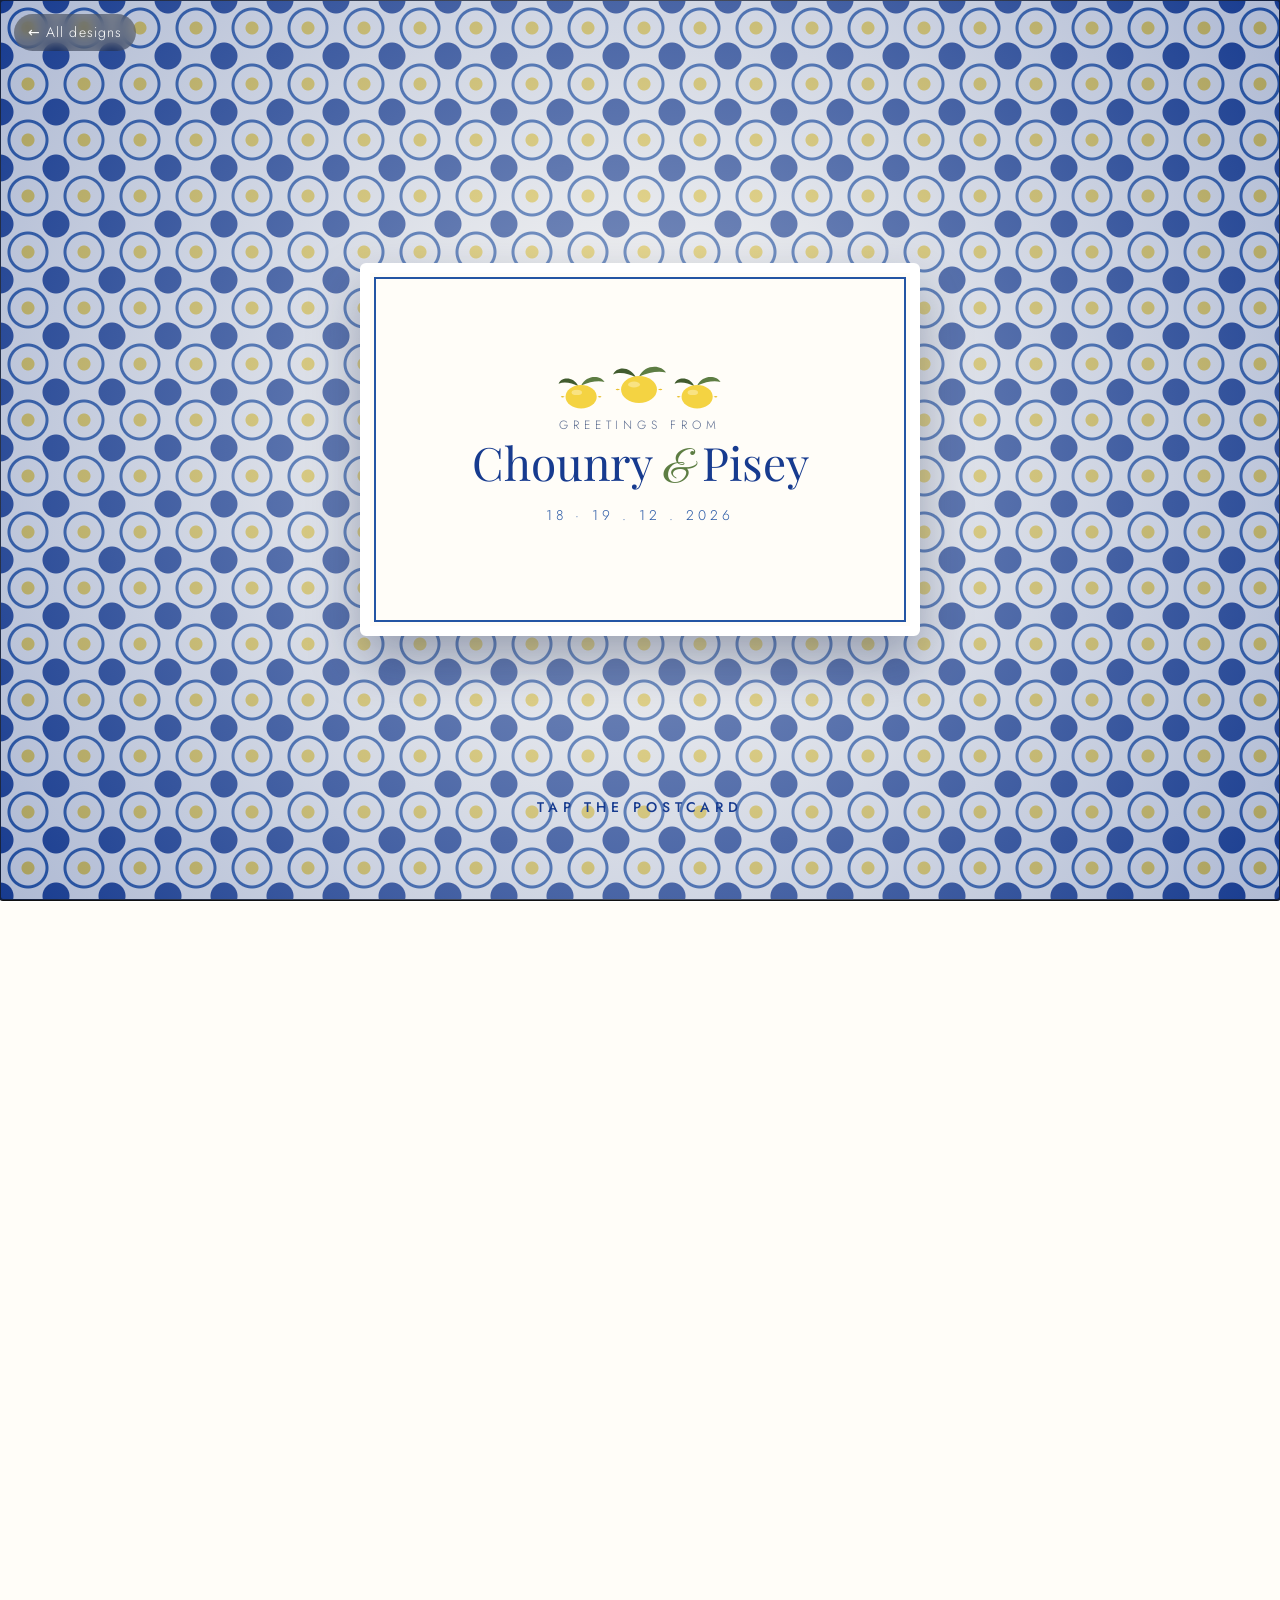
==== amalfi.html @ d878cb54 "chore: added more templates" ====
<!DOCTYPE html>
<html lang="en">
<head>
<meta charset="UTF-8" />
<meta name="viewport" content="width=device-width, initial-scale=1.0" />
<title>Chounry &amp; Pisey — Amalfi Lemons</title>
<meta name="description" content="The wedding of Oun Chounry &amp; Sorm Pisey — 18–19 December 2026." />
<link rel="preconnect" href="https://fonts.googleapis.com">
<link rel="preconnect" href="https://fonts.gstatic.com" crossorigin>
<link href="https://fonts.googleapis.com/css2?family=Playfair+Display:ital,wght@0,500;0,600;1,500&family=Jost:wght@300;400;500&family=Great+Vibes&display=swap" rel="stylesheet">
<link rel="stylesheet" href="assets/css/themes-base.css" />
<link rel="stylesheet" href="assets/css/amalfi.css" />
</head>
<body class="t-amalfi" data-open-ms="2300">

<a class="hub-link" href="index.html">&larr; All designs</a>

<!-- ============ INTRO ============ -->
<div class="intro" aria-label="Open the wedding invitation">
  <div class="postcard" aria-hidden="true">
    <div class="pc-face pc-front">
      <div class="pc-lemons"><svg class="lemon" viewBox="0 0 120 90" aria-hidden="true"><path d="M58 30 C70 4 104 6 112 22 C96 18 78 22 58 30Z" fill="#5d7d43"/><path d="M52 32 C40 8 12 10 6 26 C20 20 36 24 52 32Z" fill="#415b2e"/><ellipse cx="58" cy="56" rx="36" ry="27" fill="#f4d342"/><path d="M20 56 q-6 -3 -9 0 q3 3 9 0Z M96 56 q6 -3 9 0 q-3 3 -9 0Z" fill="#e8bf2c"/><ellipse cx="48" cy="46" rx="12" ry="6" fill="#fbeaa0" opacity=".7"/></svg><svg class="lemon" viewBox="0 0 120 90" aria-hidden="true"><path d="M58 30 C70 4 104 6 112 22 C96 18 78 22 58 30Z" fill="#5d7d43"/><path d="M52 32 C40 8 12 10 6 26 C20 20 36 24 52 32Z" fill="#415b2e"/><ellipse cx="58" cy="56" rx="36" ry="27" fill="#f4d342"/><path d="M20 56 q-6 -3 -9 0 q3 3 9 0Z M96 56 q6 -3 9 0 q-3 3 -9 0Z" fill="#e8bf2c"/><ellipse cx="48" cy="46" rx="12" ry="6" fill="#fbeaa0" opacity=".7"/></svg><svg class="lemon" viewBox="0 0 120 90" aria-hidden="true"><path d="M58 30 C70 4 104 6 112 22 C96 18 78 22 58 30Z" fill="#5d7d43"/><path d="M52 32 C40 8 12 10 6 26 C20 20 36 24 52 32Z" fill="#415b2e"/><ellipse cx="58" cy="56" rx="36" ry="27" fill="#f4d342"/><path d="M20 56 q-6 -3 -9 0 q3 3 9 0Z M96 56 q6 -3 9 0 q-3 3 -9 0Z" fill="#e8bf2c"/><ellipse cx="48" cy="46" rx="12" ry="6" fill="#fbeaa0" opacity=".7"/></svg></div>
      <p class="pc-kick">Greetings from</p>
      <p class="pc-names">Chounry <span class="script">&amp;</span> Pisey</p>
      <p class="pc-date">18 &middot; 19 . 12 . 2026</p>
    </div>
    <div class="pc-face pc-back">
      <div class="pc-msg">
        <p class="script">Dear friend,</p>
        <p>We're getting married, and we'd love you to be there.</p>
        <p class="script">With love, C &amp; P</p>
      </div>
      <div class="pc-addr">
        <div class="stamp"><svg class="lemon" viewBox="0 0 120 90" aria-hidden="true"><path d="M58 30 C70 4 104 6 112 22 C96 18 78 22 58 30Z" fill="#5d7d43"/><path d="M52 32 C40 8 12 10 6 26 C20 20 36 24 52 32Z" fill="#415b2e"/><ellipse cx="58" cy="56" rx="36" ry="27" fill="#f4d342"/><path d="M20 56 q-6 -3 -9 0 q3 3 9 0Z M96 56 q6 -3 9 0 q-3 3 -9 0Z" fill="#e8bf2c"/><ellipse cx="48" cy="46" rx="12" ry="6" fill="#fbeaa0" opacity=".7"/></svg><span>2026</span></div>
        <i></i><i></i><i></i>
      </div>
    </div>
  </div>
  <p class="intro-hint">Tap the postcard</p>
</div>

<!-- ============ CONTENT ============ -->
<main class="content">

  <!-- Hero -->
  <section class="sec hero">
    <div class="wrap">
      <div class="hero-lemons rv" aria-hidden="true"><svg class="lemon" viewBox="0 0 120 90" aria-hidden="true"><path d="M58 30 C70 4 104 6 112 22 C96 18 78 22 58 30Z" fill="#5d7d43"/><path d="M52 32 C40 8 12 10 6 26 C20 20 36 24 52 32Z" fill="#415b2e"/><ellipse cx="58" cy="56" rx="36" ry="27" fill="#f4d342"/><path d="M20 56 q-6 -3 -9 0 q3 3 9 0Z M96 56 q6 -3 9 0 q-3 3 -9 0Z" fill="#e8bf2c"/><ellipse cx="48" cy="46" rx="12" ry="6" fill="#fbeaa0" opacity=".7"/></svg><svg class="lemon" viewBox="0 0 120 90" aria-hidden="true"><path d="M58 30 C70 4 104 6 112 22 C96 18 78 22 58 30Z" fill="#5d7d43"/><path d="M52 32 C40 8 12 10 6 26 C20 20 36 24 52 32Z" fill="#415b2e"/><ellipse cx="58" cy="56" rx="36" ry="27" fill="#f4d342"/><path d="M20 56 q-6 -3 -9 0 q3 3 9 0Z M96 56 q6 -3 9 0 q-3 3 -9 0Z" fill="#e8bf2c"/><ellipse cx="48" cy="46" rx="12" ry="6" fill="#fbeaa0" opacity=".7"/></svg></div>
      <p class="eyebrow rv">Join us for a sunny celebration</p>
      <h1 class="names rv d1">Oun Chounry <span class="amp">&amp;</span> Sorm Pisey</h1>
      <p class="date rv d2">18 &middot; 19 December 2026</p>
      <p class="place rv d2">Siem Reap, Cambodia</p>
    </div>
  </section>

  <div class="tile-band" aria-hidden="true"></div>

  <!-- Countdown -->
  <section class="sec s-count">
    <div class="wrap center">
      <span class="eyebrow rv">Save the Date</span>
      <h2 class="title rv">Counting the days</h2>
      <div class="divider rv"><svg class="lemon" viewBox="0 0 120 90" aria-hidden="true"><path d="M58 30 C70 4 104 6 112 22 C96 18 78 22 58 30Z" fill="#5d7d43"/><path d="M52 32 C40 8 12 10 6 26 C20 20 36 24 52 32Z" fill="#415b2e"/><ellipse cx="58" cy="56" rx="36" ry="27" fill="#f4d342"/><path d="M20 56 q-6 -3 -9 0 q3 3 9 0Z M96 56 q6 -3 9 0 q-3 3 -9 0Z" fill="#e8bf2c"/><ellipse cx="48" cy="46" rx="12" ry="6" fill="#fbeaa0" opacity=".7"/></svg></div>
      <div class="countdown rv d1">
        <div class="unit"><span class="num" data-cd="days">0</span><span class="lbl">Days</span></div>
        <div class="unit"><span class="num" data-cd="hours">00</span><span class="lbl">Hours</span></div>
        <div class="unit"><span class="num" data-cd="minutes">00</span><span class="lbl">Minutes</span></div>
        <div class="unit"><span class="num" data-cd="seconds">00</span><span class="lbl">Seconds</span></div>
      </div>
    </div>
  </section>

  <!-- Program (placeholder times: replace with the real schedule) -->
  <section class="sec s-program">
    <div class="wrap center">
      <span class="eyebrow rv">Two days of celebration</span>
      <h2 class="title rv">Wedding Program</h2>
      <div class="divider rv"><svg class="lemon" viewBox="0 0 120 90" aria-hidden="true"><path d="M58 30 C70 4 104 6 112 22 C96 18 78 22 58 30Z" fill="#5d7d43"/><path d="M52 32 C40 8 12 10 6 26 C20 20 36 24 52 32Z" fill="#415b2e"/><ellipse cx="58" cy="56" rx="36" ry="27" fill="#f4d342"/><path d="M20 56 q-6 -3 -9 0 q3 3 9 0Z M96 56 q6 -3 9 0 q-3 3 -9 0Z" fill="#e8bf2c"/><ellipse cx="48" cy="46" rx="12" ry="6" fill="#fbeaa0" opacity=".7"/></svg></div>
      <div class="timeline">
        <div class="tl-item rv">
          <p class="tl-day">Fri 18 Dec</p>
          <p class="tl-time">7:00 AM</p>
          <p class="tl-name">Monks' Blessing</p>
          <p class="tl-desc">Morning prayers and blessings for the couple.</p>
        </div>
        <div class="tl-item rv">
          <p class="tl-day">Fri 18 Dec</p>
          <p class="tl-time">9:00 AM</p>
          <p class="tl-name">Hai Goan Sla</p>
          <p class="tl-desc">The groom's procession arrives with gifts for the bride's family.</p>
        </div>
        <div class="tl-item rv">
          <p class="tl-day">Fri 18 Dec</p>
          <p class="tl-time">3:00 PM</p>
          <p class="tl-name">Gaat Sah</p>
          <p class="tl-desc">The hair-cutting ceremony, a fresh start together.</p>
        </div>
        <div class="tl-item rv">
          <p class="tl-day">Sat 19 Dec</p>
          <p class="tl-time">7:00 AM</p>
          <p class="tl-name">Bongvil Popil</p>
          <p class="tl-desc">Candles are passed around the couple seven times for luck.</p>
        </div>
        <div class="tl-item rv">
          <p class="tl-day">Sat 19 Dec</p>
          <p class="tl-time">9:00 AM</p>
          <p class="tl-name">Sompeah Ponlea</p>
          <p class="tl-desc">Knot-tying: family and guests bless the couple with red threads.</p>
        </div>
        <div class="tl-item rv">
          <p class="tl-day">Sat 19 Dec</p>
          <p class="tl-time">5:00 PM</p>
          <p class="tl-name">Wedding Reception</p>
          <p class="tl-desc">Dinner, music and dancing. Come celebrate with us!</p>
        </div>
      </div>
    </div>
  </section>

  <div class="tile-band" aria-hidden="true"></div>

  <!-- Gallery -->
  <section class="sec s-gallery">
    <div class="wrap center">
      <span class="eyebrow rv">Memories</span>
      <h2 class="title rv">Our Moments</h2>
      <div class="divider rv"><svg class="lemon" viewBox="0 0 120 90" aria-hidden="true"><path d="M58 30 C70 4 104 6 112 22 C96 18 78 22 58 30Z" fill="#5d7d43"/><path d="M52 32 C40 8 12 10 6 26 C20 20 36 24 52 32Z" fill="#415b2e"/><ellipse cx="58" cy="56" rx="36" ry="27" fill="#f4d342"/><path d="M20 56 q-6 -3 -9 0 q3 3 9 0Z M96 56 q6 -3 9 0 q-3 3 -9 0Z" fill="#e8bf2c"/><ellipse cx="48" cy="46" rx="12" ry="6" fill="#fbeaa0" opacity=".7"/></svg></div>
      <div class="gallery">
        <figure class="rv d1"><img src="assets/photos/photo-1.svg" alt="The proposal"></figure>
        <figure class="rv d2"><img src="assets/photos/photo-2.svg" alt="In full bloom"></figure>
        <figure class="rv d3"><img src="assets/photos/photo-3.svg" alt="A toast to us"></figure>
        <figure class="rv d1"><img src="assets/photos/photo-4.svg" alt="Lovebirds"></figure>
        <figure class="rv d2"><img src="assets/photos/photo-5.svg" alt="Forever and always"></figure>
        <figure class="rv d3"><img src="assets/photos/photo-6.svg" alt="The happy couple"></figure>
      </div>
    </div>
  </section>

  <!-- Venue -->
  <section class="sec s-venue">
    <div class="wrap center">
      <span class="eyebrow rv">Where</span>
      <h2 class="title rv">The Venue</h2>
      <div class="divider rv"><svg class="lemon" viewBox="0 0 120 90" aria-hidden="true"><path d="M58 30 C70 4 104 6 112 22 C96 18 78 22 58 30Z" fill="#5d7d43"/><path d="M52 32 C40 8 12 10 6 26 C20 20 36 24 52 32Z" fill="#415b2e"/><ellipse cx="58" cy="56" rx="36" ry="27" fill="#f4d342"/><path d="M20 56 q-6 -3 -9 0 q3 3 9 0Z M96 56 q6 -3 9 0 q-3 3 -9 0Z" fill="#e8bf2c"/><ellipse cx="48" cy="46" rx="12" ry="6" fill="#fbeaa0" opacity=".7"/></svg></div>
      <div class="venue-card rv d1">
        <h3>Angkor Wat</h3>
        <p class="addr">Siem Reap, Cambodia &middot; placeholder address</p>
        <div class="map">
          <iframe src="https://www.google.com/maps?q=Angkor+Wat,+Siem+Reap,+Cambodia&output=embed" loading="lazy" referrerpolicy="no-referrer-when-downgrade" title="Wedding venue map"></iframe>
        </div>
        <a class="btn" href="https://www.google.com/maps?q=Angkor+Wat,+Siem+Reap,+Cambodia" target="_blank" rel="noopener">Get Directions</a>
      </div>
    </div>
  </section>

  <div class="tile-band" aria-hidden="true"></div>

  <!-- Dress code -->
  <section class="sec s-dress">
    <div class="wrap center">
      <span class="eyebrow rv">What to wear</span>
      <h2 class="title rv">Dress Code</h2>
      <div class="divider rv"><svg class="lemon" viewBox="0 0 120 90" aria-hidden="true"><path d="M58 30 C70 4 104 6 112 22 C96 18 78 22 58 30Z" fill="#5d7d43"/><path d="M52 32 C40 8 12 10 6 26 C20 20 36 24 52 32Z" fill="#415b2e"/><ellipse cx="58" cy="56" rx="36" ry="27" fill="#f4d342"/><path d="M20 56 q-6 -3 -9 0 q3 3 9 0Z M96 56 q6 -3 9 0 q-3 3 -9 0Z" fill="#e8bf2c"/><ellipse cx="48" cy="46" rx="12" ry="6" fill="#fbeaa0" opacity=".7"/></svg></div>
      <p class="sub rv">Summer chic. Think lemon yellow, Mediterranean blue and crisp white.</p>
      <div class="swatches rv d1">
        <div class="swatch"><i style="background:#f4d342"></i>Lemon</div>
        <div class="swatch"><i style="background:#2455a4"></i>Amalfi Blue</div>
        <div class="swatch"><i style="background:#5d7d43"></i>Leaf</div>
        <div class="swatch"><i style="background:#fffdf8"></i>White</div>
      </div>
    </div>
  </section>

  <!-- RSVP -->
  <section class="sec s-rsvp">
    <div class="wrap center">
      <span class="eyebrow rv">Kindly reply by 30 November</span>
      <h2 class="title rv">RSVP</h2>
      <div class="divider rv"><svg class="lemon" viewBox="0 0 120 90" aria-hidden="true"><path d="M58 30 C70 4 104 6 112 22 C96 18 78 22 58 30Z" fill="#5d7d43"/><path d="M52 32 C40 8 12 10 6 26 C20 20 36 24 52 32Z" fill="#415b2e"/><ellipse cx="58" cy="56" rx="36" ry="27" fill="#f4d342"/><path d="M20 56 q-6 -3 -9 0 q3 3 9 0Z M96 56 q6 -3 9 0 q-3 3 -9 0Z" fill="#e8bf2c"/><ellipse cx="48" cy="46" rx="12" ry="6" fill="#fbeaa0" opacity=".7"/></svg></div>
      <form class="rsvp-form rv d1">
        <div>
          <label for="rsvp-name">Your name</label>
          <input id="rsvp-name" name="name" type="text" required autocomplete="name">
        </div>
        <div>
          <label>Will you attend?</label>
          <div class="rsvp-choice">
            <label><input type="radio" name="attending" value="yes" checked><span>Joyfully accept</span></label>
            <label><input type="radio" name="attending" value="no"><span>Regretfully decline</span></label>
          </div>
        </div>
        <div>
          <label for="rsvp-guests">Number of guests</label>
          <input id="rsvp-guests" name="guests" type="number" min="1" max="10" value="1">
        </div>
        <div>
          <label for="rsvp-msg">A note for the couple</label>
          <textarea id="rsvp-msg" name="message" rows="3"></textarea>
        </div>
        <button class="btn" type="submit">Send reply</button>
        <div class="rsvp-done" role="status">
          <span class="script">Thank you!</span>
          <p></p>
        </div>
      </form>
    </div>
  </section>

  <!-- Gift -->
  <section class="sec s-gift">
    <div class="wrap center">
      <span class="eyebrow rv">With love</span>
      <h2 class="title rv">Wedding Gift</h2>
      <div class="divider rv"><svg class="lemon" viewBox="0 0 120 90" aria-hidden="true"><path d="M58 30 C70 4 104 6 112 22 C96 18 78 22 58 30Z" fill="#5d7d43"/><path d="M52 32 C40 8 12 10 6 26 C20 20 36 24 52 32Z" fill="#415b2e"/><ellipse cx="58" cy="56" rx="36" ry="27" fill="#f4d342"/><path d="M20 56 q-6 -3 -9 0 q3 3 9 0Z M96 56 q6 -3 9 0 q-3 3 -9 0Z" fill="#e8bf2c"/><ellipse cx="48" cy="46" rx="12" ry="6" fill="#fbeaa0" opacity=".7"/></svg></div>
      <p class="sub rv">Your presence is the greatest gift of all. Should you wish to honor us further, a contribution can be sent below.</p>
      <div class="gift-card rv d1" style="margin-top:30px">
        <img src="assets/gift/qr-placeholder.svg" alt="Wedding gift QR code">
        <p>Scan with your banking app to send a gift</p>
      </div>
    </div>
  </section>

  <!-- Closing -->
  <footer class="closing">
    <p class="script rv">See you there</p>
    <p class="nm rv d1">Chounry &amp; Pisey</p>
    <p class="thanks rv d2">With love &amp; gratitude</p>
  </footer>
</main>

<!-- Lightbox -->
<div class="lightbox">
  <button class="lx lx-close" aria-label="Close">&times;</button>
  <button class="lx lx-prev" aria-label="Previous">&#8249;</button>
  <img src="" alt="" />
  <button class="lx lx-next" aria-label="Next">&#8250;</button>
</div>

<script src="assets/js/themes.js"></script>
</body>
</html>
---- assets/css/themes-base.css ----
/* =========================================================================
   Shared structure for the EventLink-style themes
   (emerald, palace, amalfi, velvet, olive).
   Each theme file sets the tokens below and styles its own intro + decor.
   ========================================================================= */
:root {
  --bg: #faf6ee;
  --surface: #ffffff;
  --ink: #3a332b;
  --muted: #8a8174;
  --accent: #b8955a;
  --accent-2: #8a6a3e;
  --line: rgba(184, 149, 90, 0.35);
  --on-accent: #ffffff;
  --font-script: "Great Vibes", cursive;
  --font-head: "Cormorant Garamond", Georgia, serif;
  --font-body: "Cormorant Garamond", Georgia, serif;
  --ease: cubic-bezier(0.22, 1, 0.36, 1);
  --radius: 14px;
}

* { margin: 0; padding: 0; box-sizing: border-box; }
html { scroll-behavior: smooth; }
body {
  font-family: var(--font-body);
  font-size: 19px;
  line-height: 1.65;
  color: var(--ink);
  background: var(--bg);
  overflow-x: hidden;
}
body.locked { overflow: hidden; }
img { max-width: 100%; display: block; }
a { color: inherit; }

.hub-link {
  position: fixed; top: 14px; left: 14px; z-index: 200;
  font-family: var(--font-body); font-size: 14px; letter-spacing: 0.08em;
  padding: 7px 14px; border-radius: 999px; text-decoration: none;
  background: rgba(0, 0, 0, 0.35); color: #fff; backdrop-filter: blur(6px);
}

/* ---------- Intro shell (each theme draws the inside) ---------- */
.intro {
  position: fixed; inset: 0; z-index: 100;
  display: flex; flex-direction: column; align-items: center; justify-content: center;
  cursor: pointer; overflow: hidden;
  transition: opacity 0.9s var(--ease), visibility 0.9s;
}
.intro.gone { opacity: 0; visibility: hidden; pointer-events: none; }
.intro-hint {
  position: absolute; bottom: 9vh; left: 0; right: 0; text-align: center;
  font-size: 14px; letter-spacing: 0.35em; text-transform: uppercase;
  animation: hintPulse 2.2s ease-in-out infinite;
  transition: opacity 0.4s;
}
body.opening .intro-hint { opacity: 0; animation: none; }
@keyframes hintPulse { 0%, 100% { opacity: 0.45; } 50% { opacity: 1; } }

/* ---------- Content shell ---------- */
.content { opacity: 0; transition: opacity 1s var(--ease); }
.content.show { opacity: 1; }

.sec { padding: 96px 20px; position: relative; }
.wrap { max-width: 980px; margin: 0 auto; }
.narrow { max-width: 640px; margin: 0 auto; }
.center { text-align: center; }

.eyebrow {
  display: block; font-size: 13px; letter-spacing: 0.38em; text-transform: uppercase;
  color: var(--accent); margin-bottom: 10px;
}
.title {
  font-family: var(--font-head); font-weight: 500;
  font-size: clamp(34px, 6vw, 54px); line-height: 1.15;
}
.script { font-family: var(--font-script); font-weight: 400; }
.sub { color: var(--muted); max-width: 560px; margin: 14px auto 0; }
.divider {
  display: flex; align-items: center; justify-content: center; gap: 14px;
  margin: 18px auto 36px; color: var(--accent);
}
.divider::before, .divider::after {
  content: ""; width: 70px; height: 1px;
  background: linear-gradient(90deg, transparent, var(--accent));
}
.divider::after { background: linear-gradient(90deg, var(--accent), transparent); }

/* Hero */
.hero { min-height: 100vh; display: flex; align-items: center; justify-content: center; text-align: center; }
.hero .names {
  font-family: var(--font-head); font-weight: 500;
  font-size: clamp(44px, 9vw, 92px); line-height: 1.05;
}
.hero .names .amp {
  display: block; font-family: var(--font-script); color: var(--accent);
  font-size: 0.6em; margin: 6px 0;
}
.hero .date { margin-top: 26px; font-size: 18px; letter-spacing: 0.3em; text-transform: uppercase; }
.hero .place { color: var(--muted); font-style: italic; margin-top: 4px; }

/* Countdown */
.countdown { display: flex; justify-content: center; gap: clamp(10px, 3vw, 26px); flex-wrap: wrap; margin-top: 10px; }
.countdown .unit {
  min-width: 88px; padding: 18px 10px 14px; border-radius: var(--radius);
  background: var(--surface); border: 1px solid var(--line);
}
.countdown .num {
  display: block; font-family: var(--font-head); font-size: clamp(34px, 6vw, 50px);
  line-height: 1; color: var(--accent-2); font-variant-numeric: tabular-nums;
}
.countdown .lbl { display: block; margin-top: 8px; font-size: 12px; letter-spacing: 0.25em; text-transform: uppercase; color: var(--muted); }

/* Program timeline */
.timeline { position: relative; max-width: 720px; margin: 0 auto; padding: 10px 0; }
.timeline::before {
  content: ""; position: absolute; top: 0; bottom: 0; left: 50%; width: 1px;
  background: linear-gradient(transparent, var(--accent) 8%, var(--accent) 92%, transparent);
}
.tl-item { position: relative; width: 50%; padding: 0 42px 44px; }
.tl-item:nth-child(odd) { left: 0; text-align: right; }
.tl-item:nth-child(even) { left: 50%; text-align: left; }
.tl-item::after {
  content: ""; position: absolute; top: 8px; width: 13px; height: 13px; border-radius: 50%;
  background: var(--bg); border: 2px solid var(--accent);
}
.tl-item:nth-child(odd)::after { right: -7px; }
.tl-item:nth-child(even)::after { left: -6px; }
.tl-time { font-family: var(--font-head); font-size: 26px; color: var(--accent-2); line-height: 1.2; }
.tl-day { font-size: 12px; letter-spacing: 0.25em; text-transform: uppercase; color: var(--muted); }
.tl-name { font-family: var(--font-head); font-size: 22px; font-weight: 600; margin-top: 2px; }
.tl-desc { color: var(--muted); font-size: 17px; }

/* Gallery */
.gallery { display: grid; grid-template-columns: repeat(3, 1fr); gap: 14px; }
.gallery figure { overflow: hidden; border-radius: var(--radius); aspect-ratio: 4 / 5; cursor: zoom-in; }
.gallery img { width: 100%; height: 100%; object-fit: cover; transition: transform 0.9s var(--ease); }
.gallery figure:hover img { transform: scale(1.06); }

/* Venue */
.venue-card {
  background: var(--surface); border: 1px solid var(--line); border-radius: var(--radius);
  padding: 34px 26px; max-width: 760px; margin: 0 auto;
}
.venue-card h3 { font-family: var(--font-head); font-size: 28px; font-weight: 500; }
.venue-card .addr { color: var(--muted); }
.map { margin: 22px 0; border-radius: var(--radius); overflow: hidden; aspect-ratio: 16 / 9; border: 1px solid var(--line); }
.map iframe { width: 100%; height: 100%; border: 0; display: block; }
.btn {
  display: inline-block; padding: 13px 30px; border-radius: 999px; border: 1px solid var(--accent);
  background: var(--accent); color: var(--on-accent); text-decoration: none; cursor: pointer;
  font-family: var(--font-body); font-size: 15px; letter-spacing: 0.18em; text-transform: uppercase;
  transition: transform 0.3s var(--ease), background 0.3s, color 0.3s;
}
.btn:hover { transform: translateY(-2px); }
.btn.ghost { background: transparent; color: var(--accent-2); }

/* Dress code */
.swatches { display: flex; justify-content: center; gap: 18px; flex-wrap: wrap; margin-top: 26px; }
.swatch { text-align: center; font-size: 14px; color: var(--muted); }
.swatch i {
  display: block; width: 62px; height: 62px; border-radius: 50%; margin: 0 auto 8px;
  border: 3px solid var(--surface); box-shadow: 0 0 0 1px var(--line), 0 8px 18px rgba(0, 0, 0, 0.12);
}

/* RSVP */
.rsvp-form {
  max-width: 560px; margin: 0 auto; text-align: left;
  background: var(--surface); border: 1px solid var(--line); border-radius: var(--radius);
  padding: 32px 26px; display: grid; gap: 16px;
}
.rsvp-form label { display: block; font-size: 13px; letter-spacing: 0.2em; text-transform: uppercase; color: var(--muted); margin-bottom: 6px; }
.rsvp-form input[type="text"], .rsvp-form input[type="number"], .rsvp-form textarea {
  width: 100%; padding: 12px 14px; border-radius: 10px; border: 1px solid var(--line);
  background: transparent; color: var(--ink); font: inherit; font-size: 18px;
}
.rsvp-form input:focus, .rsvp-form textarea:focus { outline: 2px solid var(--accent); outline-offset: 1px; }
.rsvp-choice { display: grid; grid-template-columns: 1fr 1fr; gap: 10px; }
.rsvp-choice input { position: absolute; opacity: 0; pointer-events: none; }
.rsvp-choice span {
  display: block; text-align: center; padding: 12px; border-radius: 10px; cursor: pointer;
  border: 1px solid var(--line); font-size: 17px; transition: background 0.3s, color 0.3s, border-color 0.3s;
}
.rsvp-choice input:checked + span { background: var(--accent); color: var(--on-accent); border-color: var(--accent); }
.rsvp-choice input:focus-visible + span { outline: 2px solid var(--accent); outline-offset: 2px; }
.rsvp-form .btn { justify-self: center; margin-top: 6px; }
.rsvp-done { display: none; text-align: center; padding: 20px 0 6px; }
.rsvp-done .script { font-size: 44px; color: var(--accent); display: block; }
.rsvp-form.sent > *:not(.rsvp-done) { display: none; }
.rsvp-form.sent .rsvp-done { display: block; }

/* Gift */
.gift-card {
  max-width: 340px; margin: 0 auto; padding: 26px; border-radius: var(--radius);
  background: var(--surface); border: 1px solid var(--line);
}
.gift-card img { width: 210px; margin: 0 auto 14px; border-radius: 8px; }
.gift-card p { color: var(--muted); font-size: 16px; }

/* Closing */
.closing { padding: 110px 20px 120px; text-align: center; }
.closing .script { font-size: clamp(50px, 9vw, 80px); color: var(--accent); line-height: 1.1; }
.closing .nm { font-family: var(--font-head); font-size: 26px; margin-top: 8px; }
.closing .thanks { color: var(--muted); font-style: italic; }

/* Reveal on scroll */
.rv { opacity: 0; transform: translateY(28px); transition: opacity 1s var(--ease), transform 1s var(--ease); }
.rv.in { opacity: 1; transform: none; }
.d1 { transition-delay: 0.12s; } .d2 { transition-delay: 0.24s; } .d3 { transition-delay: 0.36s; }

/* Lightbox */
.lightbox {
  position: fixed; inset: 0; z-index: 300; background: rgba(10, 8, 6, 0.92);
  display: flex; align-items: center; justify-content: center;
  opacity: 0; visibility: hidden; transition: opacity 0.4s, visibility 0.4s;
}
.lightbox.active { opacity: 1; visibility: visible; }
.lightbox img { max-width: 90vw; max-height: 84vh; border-radius: 8px; }
.lx { position: absolute; background: none; border: 0; color: #fff; font-size: 46px; cursor: pointer; padding: 10px 18px; line-height: 1; }
.lx-close { top: 12px; right: 12px; }
.lx-prev { left: 8px; top: 50%; transform: translateY(-50%); }
.lx-next { right: 8px; top: 50%; transform: translateY(-50%); }

@media (max-width: 720px) {
  body { font-size: 18px; }
  .sec { padding: 76px 16px; }
  .gallery { grid-template-columns: repeat(2, 1fr); gap: 10px; }
  .timeline::before { left: 8px; }
  .tl-item, .tl-item:nth-child(odd), .tl-item:nth-child(even) { width: 100%; left: 0; text-align: left; padding: 0 0 36px 36px; }
  .tl-item:nth-child(odd)::after, .tl-item:nth-child(even)::after { left: 2px; right: auto; }
  .countdown { flex-wrap: nowrap; gap: 8px; }
  .countdown .unit { flex: 1 1 0; min-width: 0; max-width: 86px; padding: 14px 4px 12px; }
  .countdown .lbl { font-size: 10px; letter-spacing: 0.12em; }
}

@media (prefers-reduced-motion: reduce) {
  *, *::before, *::after { animation-duration: 0.01ms !important; animation-iteration-count: 1 !important; transition-duration: 0.01ms !important; }
}
---- assets/css/amalfi.css ----
/* Amalfi Lemons: Mediterranean tiles, lemons and a postcard that flips over. */
:root {
  --bg: #fffdf8;
  --surface: #ffffff;
  --ink: #173b8f;
  --muted: #5a6b8f;
  --accent: #2455a4;
  --accent-2: #173b8f;
  --line: rgba(36, 85, 164, 0.25);
  --on-accent: #ffffff;
  --lemon: #f4d342;
  --leaf: #5d7d43;
  --font-script: "Great Vibes", cursive;
  --font-head: "Playfair Display", Georgia, serif;
  --font-body: "Jost", system-ui, sans-serif;
  --radius: 6px;
}
body { font-weight: 300; font-size: 18px; }

/* Majolica tile pattern, used for the intro and the bands between sections */
.intro, .tile-band {
  background-color: #fffdf8;
  background-image:
    radial-gradient(circle at 50% 50%, var(--lemon) 0 6px, transparent 7px),
    radial-gradient(circle at 50% 50%, transparent 0 17px, #2455a4 18px 20px, transparent 21px),
    radial-gradient(circle at 0 0, #173b8f 0 13px, transparent 14px),
    radial-gradient(circle at 100% 0, #173b8f 0 13px, transparent 14px),
    radial-gradient(circle at 0 100%, #173b8f 0 13px, transparent 14px),
    radial-gradient(circle at 100% 100%, #173b8f 0 13px, transparent 14px);
  background-size: 56px 56px;
}
.tile-band { height: 56px; border-top: 4px solid var(--accent-2); border-bottom: 4px solid var(--accent-2); }

.lemon { width: 52px; height: 40px; }

/* ---------- Intro: postcard ---------- */
.intro { perspective: 1600px; }
.intro::before { content: ""; position: absolute; inset: 0; background: radial-gradient(circle, rgba(255, 253, 248, 0.5), rgba(23, 59, 143, 0.35)); }
/* Each face flips on its own (rather than one preserve-3d card) so the
   hidden side stays hidden reliably across browsers. */
.postcard {
  position: relative; width: min(86vw, 560px); aspect-ratio: 3 / 2;
  transition: transform 0.8s var(--ease) 1.2s, opacity 0.6s 1.5s;
  animation: cardFloat 4s ease-in-out infinite;
}
@keyframes cardFloat { 0%, 100% { translate: 0 0; } 50% { translate: 0 -8px; } }
.pc-face {
  position: absolute; inset: 0; backface-visibility: hidden; border-radius: 6px;
  transition: transform 1.1s var(--ease);
  background: #fffdf8; box-shadow: 0 24px 50px rgba(10, 25, 70, 0.35);
  border: 10px solid #fff; outline: 2px solid var(--accent); outline-offset: -16px;
}
.pc-front { transform: perspective(1600px) rotateY(0deg); display: flex; flex-direction: column; align-items: center; justify-content: center; text-align: center; padding: 20px; }
.pc-lemons { display: flex; gap: 6px; margin-bottom: 4px; }
.pc-lemons .lemon:nth-child(2) { transform: translateY(-8px) scale(1.15); }
.pc-kick { font-size: 12px; letter-spacing: 0.4em; text-transform: uppercase; color: var(--muted); }
.pc-names { font-family: var(--font-head); font-size: clamp(28px, 6vw, 46px); color: var(--ink); line-height: 1.15; }
.pc-names .script { color: var(--leaf); }
.pc-date { margin-top: 6px; letter-spacing: 0.3em; font-size: 14px; color: var(--accent); }
.pc-back { transform: perspective(1600px) rotateY(-180deg); display: grid; grid-template-columns: 1.3fr 1fr; gap: 16px; padding: 26px 24px; }
.pc-msg { border-right: 1px solid var(--line); padding-right: 16px; color: var(--ink); font-size: clamp(13px, 2.6vw, 17px); display: flex; flex-direction: column; justify-content: center; gap: 8px; }
.pc-msg .script { font-size: clamp(22px, 4.5vw, 32px); color: var(--leaf); line-height: 1.1; }
.pc-addr { display: flex; flex-direction: column; justify-content: flex-end; gap: 18px; position: relative; }
.pc-addr i { display: block; height: 1px; background: var(--line); }
.stamp {
  position: absolute; top: 0; right: 0; width: 70px; height: 84px; padding: 6px;
  background: #fff; border: 2px dashed var(--accent); text-align: center;
  display: flex; flex-direction: column; align-items: center; justify-content: center;
  font-size: 11px; letter-spacing: 0.2em; color: var(--accent);
}
.intro-hint { color: var(--accent-2); font-weight: 500; }

body.opening .postcard { transform: scale(1.06); opacity: 0; animation: none; }
body.opening .pc-front { transform: perspective(1600px) rotateY(180deg); }
body.opening .pc-back { transform: perspective(1600px) rotateY(0deg); }

/* ---------- Content ---------- */
.title { font-style: italic; }
.eyebrow { color: var(--leaf); font-weight: 500; }
.divider .lemon { width: 38px; height: 29px; }
.hero { background: radial-gradient(circle at 50% 30%, #fffbe6, var(--bg) 70%); }
.hero-lemons { display: flex; justify-content: center; gap: 14px; margin-bottom: 18px; }
.hero-lemons .lemon { width: 74px; height: 56px; }
.hero-lemons .lemon:last-child { transform: scaleX(-1) rotate(-12deg); }
.hero .names { font-style: italic; }
.hero .amp { color: var(--leaf); }

.countdown .unit { border: 2px solid var(--accent); background: #fff; }
.countdown .num { font-family: var(--font-head); }
.s-program, .s-dress { background: #f8f3e8; }
.tl-time { font-family: var(--font-head); font-style: italic; }
.tl-name { font-family: var(--font-body); font-weight: 500; font-size: 19px; }

/* polaroid gallery */
.gallery figure { background: #fff; padding: 10px 10px 34px; border-radius: 2px; box-shadow: 0 10px 24px rgba(23, 59, 143, 0.15); aspect-ratio: auto; }
.gallery img { aspect-ratio: 1; height: auto; }
.gallery figure:nth-child(odd) { rotate: -2deg; }
.gallery figure:nth-child(even) { rotate: 2deg; }

/* postcard-style venue */
.venue-card { border: 2px solid var(--accent); outline: 1px dashed var(--line); outline-offset: -10px; position: relative; }
.btn { border-radius: 999px; font-weight: 500; letter-spacing: 0.14em; }
.btn:hover { background: var(--accent-2); }
.closing { background: var(--accent-2); color: #fff; }
.closing .script { color: var(--lemon); }
.closing .thanks { color: rgba(255, 255, 255, 0.75); }
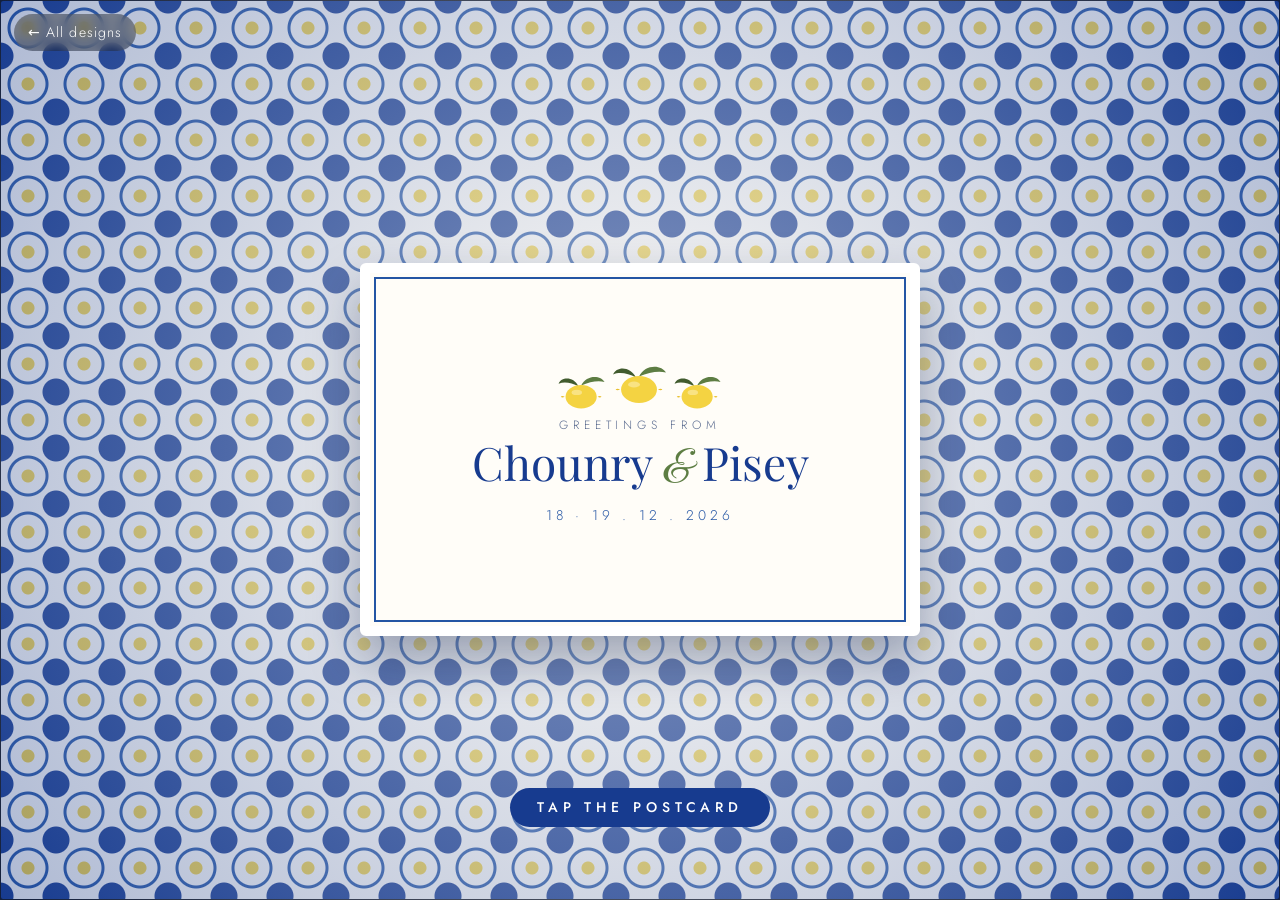
==== commit 43a248b9: "improved" ====
--- a/amalfi.html
+++ b/amalfi.html
@@ -41,42 +41,48 @@
 
 <!-- ============ CONTENT ============ -->
 <main class="content">
-
-  <!-- Hero -->
-  <section class="sec hero">
+<div class="track">
+
+  <!-- Welcome -->
+  <section class="panel hero" data-title="Welcome">
+    <div class="panel-in">
     <div class="wrap">
       <div class="hero-lemons rv" aria-hidden="true"><svg class="lemon" viewBox="0 0 120 90" aria-hidden="true"><path d="M58 30 C70 4 104 6 112 22 C96 18 78 22 58 30Z" fill="#5d7d43"/><path d="M52 32 C40 8 12 10 6 26 C20 20 36 24 52 32Z" fill="#415b2e"/><ellipse cx="58" cy="56" rx="36" ry="27" fill="#f4d342"/><path d="M20 56 q-6 -3 -9 0 q3 3 9 0Z M96 56 q6 -3 9 0 q-3 3 -9 0Z" fill="#e8bf2c"/><ellipse cx="48" cy="46" rx="12" ry="6" fill="#fbeaa0" opacity=".7"/></svg><svg class="lemon" viewBox="0 0 120 90" aria-hidden="true"><path d="M58 30 C70 4 104 6 112 22 C96 18 78 22 58 30Z" fill="#5d7d43"/><path d="M52 32 C40 8 12 10 6 26 C20 20 36 24 52 32Z" fill="#415b2e"/><ellipse cx="58" cy="56" rx="36" ry="27" fill="#f4d342"/><path d="M20 56 q-6 -3 -9 0 q3 3 9 0Z M96 56 q6 -3 9 0 q-3 3 -9 0Z" fill="#e8bf2c"/><ellipse cx="48" cy="46" rx="12" ry="6" fill="#fbeaa0" opacity=".7"/></svg></div>
       <p class="eyebrow rv">Join us for a sunny celebration</p>
       <h1 class="names rv d1">Oun Chounry <span class="amp">&amp;</span> Sorm Pisey</h1>
       <p class="date rv d2">18 &middot; 19 December 2026</p>
       <p class="place rv d2">Siem Reap, Cambodia</p>
-    </div>
-  </section>
-
-  <div class="tile-band" aria-hidden="true"></div>
+      <p class="swipe-hint rv d3" aria-hidden="true">Swipe <span>&rarr;</span></p>
+    </div>
+    </div>
+  </section>
 
   <!-- Countdown -->
-  <section class="sec s-count">
+  <section class="panel s-count" data-title="Countdown">
+    <div class="panel-in">
     <div class="wrap center">
       <span class="eyebrow rv">Save the Date</span>
       <h2 class="title rv">Counting the days</h2>
       <div class="divider rv"><svg class="lemon" viewBox="0 0 120 90" aria-hidden="true"><path d="M58 30 C70 4 104 6 112 22 C96 18 78 22 58 30Z" fill="#5d7d43"/><path d="M52 32 C40 8 12 10 6 26 C20 20 36 24 52 32Z" fill="#415b2e"/><ellipse cx="58" cy="56" rx="36" ry="27" fill="#f4d342"/><path d="M20 56 q-6 -3 -9 0 q3 3 9 0Z M96 56 q6 -3 9 0 q-3 3 -9 0Z" fill="#e8bf2c"/><ellipse cx="48" cy="46" rx="12" ry="6" fill="#fbeaa0" opacity=".7"/></svg></div>
       <div class="countdown rv d1">
+        <i class="ripple" aria-hidden="true"></i><i class="ripple r2" aria-hidden="true"></i><i class="ripple r3" aria-hidden="true"></i>
         <div class="unit"><span class="num" data-cd="days">0</span><span class="lbl">Days</span></div>
         <div class="unit"><span class="num" data-cd="hours">00</span><span class="lbl">Hours</span></div>
         <div class="unit"><span class="num" data-cd="minutes">00</span><span class="lbl">Minutes</span></div>
         <div class="unit"><span class="num" data-cd="seconds">00</span><span class="lbl">Seconds</span></div>
       </div>
     </div>
+    </div>
   </section>
 
   <!-- Program (placeholder times: replace with the real schedule) -->
-  <section class="sec s-program">
+  <section class="panel s-program" data-title="Program">
+    <div class="panel-in">
     <div class="wrap center">
       <span class="eyebrow rv">Two days of celebration</span>
       <h2 class="title rv">Wedding Program</h2>
       <div class="divider rv"><svg class="lemon" viewBox="0 0 120 90" aria-hidden="true"><path d="M58 30 C70 4 104 6 112 22 C96 18 78 22 58 30Z" fill="#5d7d43"/><path d="M52 32 C40 8 12 10 6 26 C20 20 36 24 52 32Z" fill="#415b2e"/><ellipse cx="58" cy="56" rx="36" ry="27" fill="#f4d342"/><path d="M20 56 q-6 -3 -9 0 q3 3 9 0Z M96 56 q6 -3 9 0 q-3 3 -9 0Z" fill="#e8bf2c"/><ellipse cx="48" cy="46" rx="12" ry="6" fill="#fbeaa0" opacity=".7"/></svg></div>
-      <div class="timeline">
+      <div class="timeline" data-scroll>
         <div class="tl-item rv">
           <p class="tl-day">Fri 18 Dec</p>
           <p class="tl-time">7:00 AM</p>
@@ -115,12 +121,12 @@
         </div>
       </div>
     </div>
-  </section>
-
-  <div class="tile-band" aria-hidden="true"></div>
+    </div>
+  </section>
 
   <!-- Gallery -->
-  <section class="sec s-gallery">
+  <section class="panel s-gallery" data-title="Gallery">
+    <div class="panel-in">
     <div class="wrap center">
       <span class="eyebrow rv">Memories</span>
       <h2 class="title rv">Our Moments</h2>
@@ -134,10 +140,12 @@
         <figure class="rv d3"><img src="assets/photos/photo-6.svg" alt="The happy couple"></figure>
       </div>
     </div>
+    </div>
   </section>
 
   <!-- Venue -->
-  <section class="sec s-venue">
+  <section class="panel s-venue" data-title="Venue">
+    <div class="panel-in">
     <div class="wrap center">
       <span class="eyebrow rv">Where</span>
       <h2 class="title rv">The Venue</h2>
@@ -151,12 +159,12 @@
         <a class="btn" href="https://www.google.com/maps?q=Angkor+Wat,+Siem+Reap,+Cambodia" target="_blank" rel="noopener">Get Directions</a>
       </div>
     </div>
-  </section>
-
-  <div class="tile-band" aria-hidden="true"></div>
+    </div>
+  </section>
 
   <!-- Dress code -->
-  <section class="sec s-dress">
+  <section class="panel s-dress" data-title="Dress code">
+    <div class="panel-in">
     <div class="wrap center">
       <span class="eyebrow rv">What to wear</span>
       <h2 class="title rv">Dress Code</h2>
@@ -169,10 +177,12 @@
         <div class="swatch"><i style="background:#fffdf8"></i>White</div>
       </div>
     </div>
+    </div>
   </section>
 
   <!-- RSVP -->
-  <section class="sec s-rsvp">
+  <section class="panel s-rsvp" data-title="RSVP">
+    <div class="panel-in">
     <div class="wrap center">
       <span class="eyebrow rv">Kindly reply by 30 November</span>
       <h2 class="title rv">RSVP</h2>
@@ -204,28 +214,43 @@
         </div>
       </form>
     </div>
+    </div>
   </section>
 
   <!-- Gift -->
-  <section class="sec s-gift">
+  <section class="panel s-gift" data-title="Gift">
+    <div class="panel-in">
     <div class="wrap center">
       <span class="eyebrow rv">With love</span>
       <h2 class="title rv">Wedding Gift</h2>
       <div class="divider rv"><svg class="lemon" viewBox="0 0 120 90" aria-hidden="true"><path d="M58 30 C70 4 104 6 112 22 C96 18 78 22 58 30Z" fill="#5d7d43"/><path d="M52 32 C40 8 12 10 6 26 C20 20 36 24 52 32Z" fill="#415b2e"/><ellipse cx="58" cy="56" rx="36" ry="27" fill="#f4d342"/><path d="M20 56 q-6 -3 -9 0 q3 3 9 0Z M96 56 q6 -3 9 0 q-3 3 -9 0Z" fill="#e8bf2c"/><ellipse cx="48" cy="46" rx="12" ry="6" fill="#fbeaa0" opacity=".7"/></svg></div>
       <p class="sub rv">Your presence is the greatest gift of all. Should you wish to honor us further, a contribution can be sent below.</p>
-      <div class="gift-card rv d1" style="margin-top:30px">
+      <div class="gift-card rv d1">
         <img src="assets/gift/qr-placeholder.svg" alt="Wedding gift QR code">
         <p>Scan with your banking app to send a gift</p>
       </div>
     </div>
-  </section>
-
-  <!-- Closing -->
-  <footer class="closing">
-    <p class="script rv">See you there</p>
-    <p class="nm rv d1">Chounry &amp; Pisey</p>
-    <p class="thanks rv d2">With love &amp; gratitude</p>
+    </div>
+  </section>
+
+  <!-- Farewell -->
+  <footer class="panel closing" data-title="Farewell">
+    <div class="panel-in">
+    <div class="wrap">
+      <p class="script rv">See you there</p>
+      <p class="nm rv d1">Chounry &amp; Pisey</p>
+      <p class="thanks rv d2">With love &amp; gratitude</p>
+    </div>
+    </div>
   </footer>
+
+</div>
+<nav class="pager" aria-label="Pages">
+  <button class="pager-prev" type="button" aria-label="Previous page">&#8249;</button>
+  <div class="pager-dots"></div>
+  <span class="pager-count">01 / 09</span>
+  <button class="pager-next" type="button" aria-label="Next page">&#8250;</button>
+</nav>
 </main>
 
 <!-- Lightbox -->
--- a/assets/css/themes-base.css
+++ b/assets/css/themes-base.css
@@ -175,7 +175,7 @@
   background: transparent; color: var(--ink); font: inherit; font-size: 18px;
 }
 .rsvp-form input:focus, .rsvp-form textarea:focus { outline: 2px solid var(--accent); outline-offset: 1px; }
-.rsvp-choice { display: grid; grid-template-columns: 1fr 1fr; gap: 10px; }
+.rsvp-choice { display: grid; grid-template-columns: repeat(2, minmax(0, 1fr)); gap: 10px; }
 .rsvp-choice input { position: absolute; opacity: 0; pointer-events: none; }
 .rsvp-choice span {
   display: block; text-align: center; padding: 12px; border-radius: 10px; cursor: pointer;
@@ -191,7 +191,7 @@
 
 /* Gift */
 .gift-card {
-  max-width: 340px; margin: 0 auto; padding: 26px; border-radius: var(--radius);
+  max-width: 340px; margin: 30px auto 0; padding: 26px; border-radius: var(--radius);
   background: var(--surface); border: 1px solid var(--line);
 }
 .gift-card img { width: 210px; margin: 0 auto 14px; border-radius: 8px; }
--- a/assets/css/amalfi.css
+++ b/assets/css/amalfi.css
@@ -1,4 +1,8 @@
-/* Amalfi Lemons: Mediterranean tiles, lemons and a postcard that flips over. */
+/* Amalfi Lemons: Mediterranean tiles, lemons and postcards.
+   Flow: a horizontal postcard album. Swipe, use the arrows/dots, the
+   keyboard or the mouse wheel to turn pages; each page replays its entrance.
+   Signature: postcard flip that zooms into page one, titles flipping up,
+   polaroids dropping in, ripple rings behind the countdown.               */
 :root {
   --bg: #fffdf8;
   --surface: #ffffff;
@@ -14,36 +18,28 @@
   --font-head: "Playfair Display", Georgia, serif;
   --font-body: "Jost", system-ui, sans-serif;
   --radius: 6px;
-}
-body { font-weight: 300; font-size: 18px; }
-
-/* Majolica tile pattern, used for the intro and the bands between sections */
-.intro, .tile-band {
-  background-color: #fffdf8;
-  background-image:
+  --tiles:
     radial-gradient(circle at 50% 50%, var(--lemon) 0 6px, transparent 7px),
     radial-gradient(circle at 50% 50%, transparent 0 17px, #2455a4 18px 20px, transparent 21px),
     radial-gradient(circle at 0 0, #173b8f 0 13px, transparent 14px),
     radial-gradient(circle at 100% 0, #173b8f 0 13px, transparent 14px),
     radial-gradient(circle at 0 100%, #173b8f 0 13px, transparent 14px),
     radial-gradient(circle at 100% 100%, #173b8f 0 13px, transparent 14px);
-  background-size: 56px 56px;
 }
-.tile-band { height: 56px; border-top: 4px solid var(--accent-2); border-bottom: 4px solid var(--accent-2); }
-
+body { font-weight: 300; font-size: 18px; overflow: hidden; }
 .lemon { width: 52px; height: 40px; }
 
 /* ---------- Intro: postcard ---------- */
-.intro { perspective: 1600px; }
+.intro { background-color: #fffdf8; background-image: var(--tiles); background-size: 56px 56px; perspective: 1600px; }
 .intro::before { content: ""; position: absolute; inset: 0; background: radial-gradient(circle, rgba(255, 253, 248, 0.5), rgba(23, 59, 143, 0.35)); }
-/* Each face flips on its own (rather than one preserve-3d card) so the
-   hidden side stays hidden reliably across browsers. */
 .postcard {
   position: relative; width: min(86vw, 560px); aspect-ratio: 3 / 2;
-  transition: transform 0.8s var(--ease) 1.2s, opacity 0.6s 1.5s;
+  transition: transform 0.9s cubic-bezier(0.7, 0, 0.3, 1) 1.3s, opacity 0.5s 1.75s;
   animation: cardFloat 4s ease-in-out infinite;
 }
 @keyframes cardFloat { 0%, 100% { translate: 0 0; } 50% { translate: 0 -8px; } }
+/* Each face flips on its own (rather than one preserve-3d card) so the
+   hidden side stays hidden reliably across browsers. */
 .pc-face {
   position: absolute; inset: 0; backface-visibility: hidden; border-radius: 6px;
   transition: transform 1.1s var(--ease);
@@ -68,39 +64,117 @@
   display: flex; flex-direction: column; align-items: center; justify-content: center;
   font-size: 11px; letter-spacing: 0.2em; color: var(--accent);
 }
-.intro-hint { color: var(--accent-2); font-weight: 500; }
+.intro-hint { color: #fff; font-weight: 500; }
+.intro-hint::before { content: ""; position: absolute; inset: -8px calc(50% - 130px); background: var(--accent-2); border-radius: 999px; z-index: -1; }
+.intro-hint { z-index: 1; isolation: isolate; }
 
-body.opening .postcard { transform: scale(1.06); opacity: 0; animation: none; }
+body.opening .postcard { transform: scale(3.2); opacity: 0; animation: none; }
 body.opening .pc-front { transform: perspective(1600px) rotateY(180deg); }
 body.opening .pc-back { transform: perspective(1600px) rotateY(0deg); }
+
+/* ---------- Album ---------- */
+.content { position: fixed; inset: 0; }
+.track {
+  height: 100%; display: flex; overflow-x: auto; overflow-y: hidden;
+  scroll-snap-type: x mandatory; overscroll-behavior-x: contain; scrollbar-width: none;
+}
+.track::-webkit-scrollbar { display: none; }
+.panel {
+  flex: 0 0 100%; height: 100%; scroll-snap-align: start; scroll-snap-stop: always;
+  position: relative; background: var(--bg);
+  border-top: 14px solid transparent; border-bottom: 14px solid transparent;
+  border-image: none;
+}
+.panel::before, .panel::after {
+  content: ""; position: absolute; left: 0; right: 0; height: 14px;
+  background-color: #fffdf8; background-image: var(--tiles); background-size: 28px 28px;
+}
+.panel::before { top: -14px; }
+.panel::after { bottom: -14px; }
+.panel:nth-child(even) { background: #f8f3e8; }
+.panel-in { height: 100%; overflow-y: auto; display: flex; padding: 56px 20px 92px; }
+.panel-in > .wrap { margin: auto; width: 100%; }
+
+.pager {
+  position: fixed; left: 50%; bottom: 26px; transform: translate(-50%, 30px); z-index: 50;
+  display: flex; align-items: center; gap: 12px; padding: 8px 10px;
+  background: rgba(255, 253, 248, 0.92); border: 1px solid var(--line); border-radius: 999px;
+  box-shadow: 0 10px 30px rgba(23, 59, 143, 0.18); backdrop-filter: blur(8px);
+  opacity: 0; transition: opacity 0.6s, transform 0.6s var(--ease);
+}
+body.opened .pager { opacity: 1; transform: translate(-50%, 0); }
+.pager button { border: 0; background: none; cursor: pointer; color: var(--accent-2); }
+.pager-prev, .pager-next { width: 34px; height: 34px; border-radius: 50%; font-size: 26px; line-height: 1; background: var(--accent-2) !important; color: #fff !important; }
+.pager-dots { display: flex; gap: 6px; }
+.pager-dots button { width: 7px; height: 7px; padding: 0; border-radius: 50%; background: var(--line); transition: width 0.4s var(--ease), background 0.4s; }
+.pager-dots button.on { width: 22px; border-radius: 4px; background: var(--lemon); }
+.pager-count { font-size: 12px; letter-spacing: 0.18em; color: var(--muted); min-width: 52px; text-align: center; }
+@media (max-width: 420px) { .pager-dots { display: none; } }
+
+/* Entrances replay each time a page becomes active */
+.rv { opacity: 0; transform: translateY(26px); transition: opacity 0.7s var(--ease), transform 0.9s var(--ease); }
+.panel.active .rv { opacity: 1; transform: none; }
+.panel.active .d1 { transition-delay: 0.15s; } .panel.active .d2 { transition-delay: 0.3s; } .panel.active .d3 { transition-delay: 0.45s; }
+.panel:not(.active) .rv { transition-delay: 0s !important; transition-duration: 0.3s; }
+/* titles flip up like a postcard being turned */
+.title.rv { transform: perspective(600px) rotateX(85deg); transform-origin: 50% 100%; }
+.panel.active .title.rv { transform: none; transition-delay: 0.1s; }
+/* lemons bounce in */
+.divider.rv { transform: scale(0) rotate(-40deg); }
+.panel.active .divider.rv { transform: none; transition: opacity 0.4s 0.35s, transform 0.8s cubic-bezier(0.34, 1.7, 0.5, 1) 0.35s; }
 
 /* ---------- Content ---------- */
 .title { font-style: italic; }
 .eyebrow { color: var(--leaf); font-weight: 500; }
+.divider::before, .divider::after { background: var(--line); }
 .divider .lemon { width: 38px; height: 29px; }
-.hero { background: radial-gradient(circle at 50% 30%, #fffbe6, var(--bg) 70%); }
+.hero { min-height: 0; background: radial-gradient(circle at 50% 30%, #fffbe6, var(--bg) 70%); }
 .hero-lemons { display: flex; justify-content: center; gap: 14px; margin-bottom: 18px; }
 .hero-lemons .lemon { width: 74px; height: 56px; }
 .hero-lemons .lemon:last-child { transform: scaleX(-1) rotate(-12deg); }
+.panel.active .hero-lemons .lemon { animation: sway 3.5s ease-in-out infinite; }
+.panel.active .hero-lemons .lemon:last-child { animation-delay: -1.7s; }
+@keyframes sway { 0%, 100% { rotate: -6deg; } 50% { rotate: 6deg; } }
 .hero .names { font-style: italic; }
 .hero .amp { color: var(--leaf); }
+.swipe-hint { margin-top: 30px; font-size: 13px; letter-spacing: 0.3em; text-transform: uppercase; color: var(--accent); }
+.swipe-hint span { display: inline-block; animation: nudge 1.4s ease-in-out infinite; }
+@keyframes nudge { 0%, 100% { transform: none; } 50% { transform: translateX(8px); } }
 
-.countdown .unit { border: 2px solid var(--accent); background: #fff; }
+/* ripple rings behind the countdown */
+.countdown { position: relative; }
+.ripple { position: absolute; left: 50%; top: 50%; width: 220px; height: 220px; margin: -110px 0 0 -110px; border-radius: 50%; border: 2px solid var(--lemon); opacity: 0; pointer-events: none; }
+.panel.active .ripple { animation: ripple 3.6s ease-out infinite; }
+.panel.active .ripple.r2 { animation-delay: 1.2s; }
+.panel.active .ripple.r3 { animation-delay: 2.4s; }
+@keyframes ripple { 0% { transform: scale(0.4); opacity: 0.7; } 100% { transform: scale(2.5); opacity: 0; } }
+.countdown .unit { border: 2px solid var(--accent); background: #fff; position: relative; }
 .countdown .num { font-family: var(--font-head); }
-.s-program, .s-dress { background: #f8f3e8; }
+
 .tl-time { font-family: var(--font-head); font-style: italic; }
 .tl-name { font-family: var(--font-body); font-weight: 500; font-size: 19px; }
 
-/* polaroid gallery */
+/* polaroids drop in from above with a spin */
 .gallery figure { background: #fff; padding: 10px 10px 34px; border-radius: 2px; box-shadow: 0 10px 24px rgba(23, 59, 143, 0.15); aspect-ratio: auto; }
 .gallery img { aspect-ratio: 1; height: auto; }
-.gallery figure:nth-child(odd) { rotate: -2deg; }
-.gallery figure:nth-child(even) { rotate: 2deg; }
+.gallery figure.rv { transform: translateY(-140px) rotate(-14deg); }
+.gallery figure.rv:nth-child(even) { transform: translateY(-160px) rotate(12deg); }
+.panel.active .gallery figure.rv { transform: rotate(-2deg); transition: opacity 0.4s, transform 0.9s cubic-bezier(0.34, 1.45, 0.5, 1); }
+.panel.active .gallery figure.rv:nth-child(even) { transform: rotate(2deg); }
+.panel.active .gallery figure:nth-child(2) { transition-delay: 0.12s; }
+.panel.active .gallery figure:nth-child(3) { transition-delay: 0.24s; }
+.panel.active .gallery figure:nth-child(4) { transition-delay: 0.36s; }
+.panel.active .gallery figure:nth-child(5) { transition-delay: 0.48s; }
+.panel.active .gallery figure:nth-child(6) { transition-delay: 0.6s; }
 
-/* postcard-style venue */
 .venue-card { border: 2px solid var(--accent); outline: 1px dashed var(--line); outline-offset: -10px; position: relative; }
 .btn { border-radius: 999px; font-weight: 500; letter-spacing: 0.14em; }
 .btn:hover { background: var(--accent-2); }
-.closing { background: var(--accent-2); color: #fff; }
+.closing { padding: 0; background: var(--accent-2) !important; color: #fff; }
 .closing .script { color: var(--lemon); }
 .closing .thanks { color: rgba(255, 255, 255, 0.75); }
+
+@media (max-width: 720px) {
+  .gallery { gap: 14px; }
+  .panel-in { padding: 46px 16px 88px; }
+}
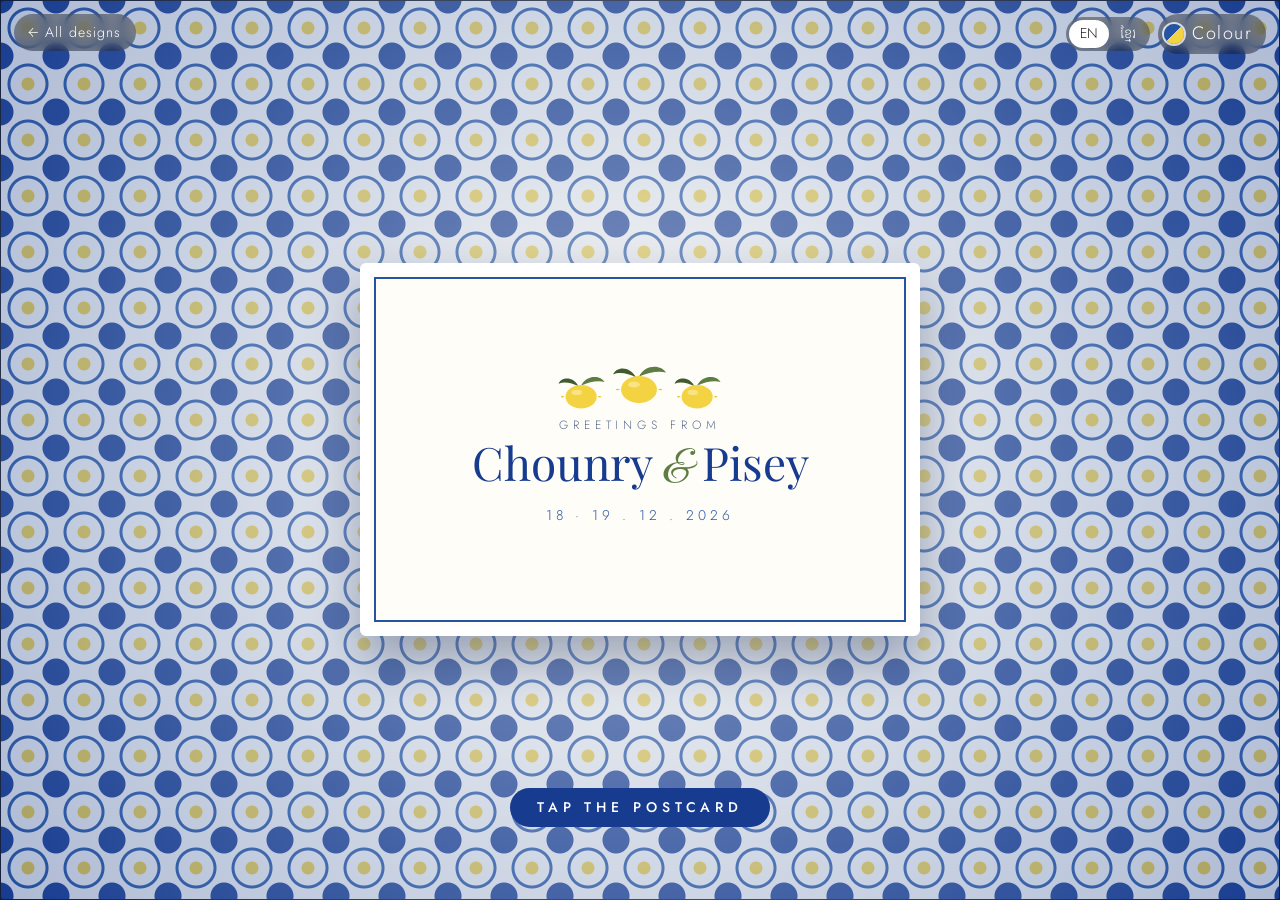
==== commit 294a32fc: "chore: updated" ====
--- a/amalfi.html
+++ b/amalfi.html
@@ -7,9 +7,10 @@
 <meta name="description" content="The wedding of Oun Chounry &amp; Sorm Pisey — 18–19 December 2026." />
 <link rel="preconnect" href="https://fonts.googleapis.com">
 <link rel="preconnect" href="https://fonts.gstatic.com" crossorigin>
-<link href="https://fonts.googleapis.com/css2?family=Playfair+Display:ital,wght@0,500;0,600;1,500&family=Jost:wght@300;400;500&family=Great+Vibes&display=swap" rel="stylesheet">
+<link href="https://fonts.googleapis.com/css2?family=Playfair+Display:ital,wght@0,500;0,600;1,500&family=Jost:wght@300;400;500&family=Great+Vibes&family=Moul&family=Noto+Serif+Khmer:wght@400;500;600&family=Kantumruy+Pro:wght@300;400;500&display=swap" rel="stylesheet">
 <link rel="stylesheet" href="assets/css/themes-base.css" />
 <link rel="stylesheet" href="assets/css/amalfi.css" />
+<script src="assets/js/palette.js" data-theme="amalfi"></script>
 </head>
 <body class="t-amalfi" data-open-ms="2300">
 
@@ -162,61 +163,6 @@
     </div>
   </section>
 
-  <!-- Dress code -->
-  <section class="panel s-dress" data-title="Dress code">
-    <div class="panel-in">
-    <div class="wrap center">
-      <span class="eyebrow rv">What to wear</span>
-      <h2 class="title rv">Dress Code</h2>
-      <div class="divider rv"><svg class="lemon" viewBox="0 0 120 90" aria-hidden="true"><path d="M58 30 C70 4 104 6 112 22 C96 18 78 22 58 30Z" fill="#5d7d43"/><path d="M52 32 C40 8 12 10 6 26 C20 20 36 24 52 32Z" fill="#415b2e"/><ellipse cx="58" cy="56" rx="36" ry="27" fill="#f4d342"/><path d="M20 56 q-6 -3 -9 0 q3 3 9 0Z M96 56 q6 -3 9 0 q-3 3 -9 0Z" fill="#e8bf2c"/><ellipse cx="48" cy="46" rx="12" ry="6" fill="#fbeaa0" opacity=".7"/></svg></div>
-      <p class="sub rv">Summer chic. Think lemon yellow, Mediterranean blue and crisp white.</p>
-      <div class="swatches rv d1">
-        <div class="swatch"><i style="background:#f4d342"></i>Lemon</div>
-        <div class="swatch"><i style="background:#2455a4"></i>Amalfi Blue</div>
-        <div class="swatch"><i style="background:#5d7d43"></i>Leaf</div>
-        <div class="swatch"><i style="background:#fffdf8"></i>White</div>
-      </div>
-    </div>
-    </div>
-  </section>
-
-  <!-- RSVP -->
-  <section class="panel s-rsvp" data-title="RSVP">
-    <div class="panel-in">
-    <div class="wrap center">
-      <span class="eyebrow rv">Kindly reply by 30 November</span>
-      <h2 class="title rv">RSVP</h2>
-      <div class="divider rv"><svg class="lemon" viewBox="0 0 120 90" aria-hidden="true"><path d="M58 30 C70 4 104 6 112 22 C96 18 78 22 58 30Z" fill="#5d7d43"/><path d="M52 32 C40 8 12 10 6 26 C20 20 36 24 52 32Z" fill="#415b2e"/><ellipse cx="58" cy="56" rx="36" ry="27" fill="#f4d342"/><path d="M20 56 q-6 -3 -9 0 q3 3 9 0Z M96 56 q6 -3 9 0 q-3 3 -9 0Z" fill="#e8bf2c"/><ellipse cx="48" cy="46" rx="12" ry="6" fill="#fbeaa0" opacity=".7"/></svg></div>
-      <form class="rsvp-form rv d1">
-        <div>
-          <label for="rsvp-name">Your name</label>
-          <input id="rsvp-name" name="name" type="text" required autocomplete="name">
-        </div>
-        <div>
-          <label>Will you attend?</label>
-          <div class="rsvp-choice">
-            <label><input type="radio" name="attending" value="yes" checked><span>Joyfully accept</span></label>
-            <label><input type="radio" name="attending" value="no"><span>Regretfully decline</span></label>
-          </div>
-        </div>
-        <div>
-          <label for="rsvp-guests">Number of guests</label>
-          <input id="rsvp-guests" name="guests" type="number" min="1" max="10" value="1">
-        </div>
-        <div>
-          <label for="rsvp-msg">A note for the couple</label>
-          <textarea id="rsvp-msg" name="message" rows="3"></textarea>
-        </div>
-        <button class="btn" type="submit">Send reply</button>
-        <div class="rsvp-done" role="status">
-          <span class="script">Thank you!</span>
-          <p></p>
-        </div>
-      </form>
-    </div>
-    </div>
-  </section>
-
   <!-- Gift -->
   <section class="panel s-gift" data-title="Gift">
     <div class="panel-in">
@@ -261,6 +207,12 @@
   <button class="lx lx-next" aria-label="Next">&#8250;</button>
 </div>
 
+<script src="https://cdn.jsdelivr.net/npm/gsap@3.13.0/dist/gsap.min.js"></script>
+<script src="https://cdn.jsdelivr.net/npm/gsap@3.13.0/dist/ScrollTrigger.min.js"></script>
+<script src="https://cdn.jsdelivr.net/npm/gsap@3.13.0/dist/SplitText.min.js"></script>
+<script src="https://cdn.jsdelivr.net/npm/lenis@1.3.4/dist/lenis.min.js"></script>
+<script src="assets/js/locale.js"></script>
 <script src="assets/js/themes.js"></script>
+<script src="assets/js/motion.js"></script>
 </body>
 </html>
--- a/assets/css/themes-base.css
+++ b/assets/css/themes-base.css
@@ -12,15 +12,17 @@
   --accent-2: #8a6a3e;
   --line: rgba(184, 149, 90, 0.35);
   --on-accent: #ffffff;
-  --font-script: "Great Vibes", cursive;
-  --font-head: "Cormorant Garamond", Georgia, serif;
-  --font-body: "Cormorant Garamond", Georgia, serif;
+  --font-script: "Great Vibes", "Moul", cursive;
+  --font-head: "Cormorant Garamond", "Noto Serif Khmer", Georgia, serif;
+  --font-body: "Cormorant Garamond", "Noto Serif Khmer", Georgia, serif;
   --ease: cubic-bezier(0.22, 1, 0.36, 1);
   --radius: 14px;
 }
 
 * { margin: 0; padding: 0; box-sizing: border-box; }
-html { scroll-behavior: smooth; }
+/* body's overflow-x: hidden doesn't stop mobile browsers widening the page for
+   pre-reveal offsets (olive slide-ins, palace's scaled .content) */
+html { scroll-behavior: smooth; overflow-x: clip; }
 body {
   font-family: var(--font-body);
   font-size: 19px;
@@ -39,6 +41,37 @@
   padding: 7px 14px; border-radius: 999px; text-decoration: none;
   background: rgba(0, 0, 0, 0.35); color: #fff; backdrop-filter: blur(6px);
 }
+
+/* Language switch (locale.js) + palette picker (palette.js) */
+.tools {
+  position: fixed; top: 14px; right: 14px; z-index: 200;
+  display: flex; align-items: center; gap: 8px; font-family: var(--font-body);
+}
+.tools button { font: inherit; color: #fff; border: 0; cursor: pointer; }
+.lang { display: flex; padding: 3px; border-radius: 999px; background: rgba(0, 0, 0, 0.35); backdrop-filter: blur(6px); }
+.lang button { padding: 4px 11px; border-radius: 999px; background: none; font-size: 14px; line-height: 1.4; }
+.lang button[lang="km"] { font-family: "Kantumruy Pro", system-ui, sans-serif; }
+.lang button[aria-pressed="true"] { background: #fff; color: #222; }
+.palette { position: relative; }
+.palette-toggle {
+  display: flex; align-items: center; gap: 8px; padding: 5px 14px 5px 6px; border-radius: 999px;
+  font-size: 14px; letter-spacing: 0.08em; background: rgba(0, 0, 0, 0.35); backdrop-filter: blur(6px);
+}
+.palette-dot { width: 20px; height: 20px; border-radius: 50%; flex: none; box-shadow: 0 0 0 2px rgba(255, 255, 255, 0.75); }
+.palette-menu {
+  position: absolute; top: calc(100% + 8px); right: 0; min-width: 180px; padding: 6px;
+  display: grid; gap: 2px; border-radius: 14px; background: rgba(20, 16, 12, 0.85); backdrop-filter: blur(10px);
+  box-shadow: 0 16px 40px rgba(0, 0, 0, 0.3);
+  opacity: 0; visibility: hidden; transform: translateY(-6px);
+  transition: opacity 0.25s, transform 0.25s var(--ease), visibility 0.25s;
+}
+.palette.open .palette-menu { opacity: 1; visibility: visible; transform: none; }
+.palette-menu button {
+  display: flex; align-items: center; gap: 10px; padding: 8px 10px; border-radius: 10px;
+  background: none; font-size: 16px; text-align: left;
+}
+.palette-menu button:hover, .palette-menu button:focus-visible { background: rgba(255, 255, 255, 0.12); }
+.palette-menu button[aria-pressed="true"]::after { content: "\2713"; margin-left: auto; }
 
 /* ---------- Intro shell (each theme draws the inside) ---------- */
 .intro {
@@ -155,40 +188,6 @@
 .btn:hover { transform: translateY(-2px); }
 .btn.ghost { background: transparent; color: var(--accent-2); }
 
-/* Dress code */
-.swatches { display: flex; justify-content: center; gap: 18px; flex-wrap: wrap; margin-top: 26px; }
-.swatch { text-align: center; font-size: 14px; color: var(--muted); }
-.swatch i {
-  display: block; width: 62px; height: 62px; border-radius: 50%; margin: 0 auto 8px;
-  border: 3px solid var(--surface); box-shadow: 0 0 0 1px var(--line), 0 8px 18px rgba(0, 0, 0, 0.12);
-}
-
-/* RSVP */
-.rsvp-form {
-  max-width: 560px; margin: 0 auto; text-align: left;
-  background: var(--surface); border: 1px solid var(--line); border-radius: var(--radius);
-  padding: 32px 26px; display: grid; gap: 16px;
-}
-.rsvp-form label { display: block; font-size: 13px; letter-spacing: 0.2em; text-transform: uppercase; color: var(--muted); margin-bottom: 6px; }
-.rsvp-form input[type="text"], .rsvp-form input[type="number"], .rsvp-form textarea {
-  width: 100%; padding: 12px 14px; border-radius: 10px; border: 1px solid var(--line);
-  background: transparent; color: var(--ink); font: inherit; font-size: 18px;
-}
-.rsvp-form input:focus, .rsvp-form textarea:focus { outline: 2px solid var(--accent); outline-offset: 1px; }
-.rsvp-choice { display: grid; grid-template-columns: repeat(2, minmax(0, 1fr)); gap: 10px; }
-.rsvp-choice input { position: absolute; opacity: 0; pointer-events: none; }
-.rsvp-choice span {
-  display: block; text-align: center; padding: 12px; border-radius: 10px; cursor: pointer;
-  border: 1px solid var(--line); font-size: 17px; transition: background 0.3s, color 0.3s, border-color 0.3s;
-}
-.rsvp-choice input:checked + span { background: var(--accent); color: var(--on-accent); border-color: var(--accent); }
-.rsvp-choice input:focus-visible + span { outline: 2px solid var(--accent); outline-offset: 2px; }
-.rsvp-form .btn { justify-self: center; margin-top: 6px; }
-.rsvp-done { display: none; text-align: center; padding: 20px 0 6px; }
-.rsvp-done .script { font-size: 44px; color: var(--accent); display: block; }
-.rsvp-form.sent > *:not(.rsvp-done) { display: none; }
-.rsvp-form.sent .rsvp-done { display: block; }
-
 /* Gift */
 .gift-card {
   max-width: 340px; margin: 30px auto 0; padding: 26px; border-radius: var(--radius);
@@ -207,6 +206,78 @@
 .rv { opacity: 0; transform: translateY(28px); transition: opacity 1s var(--ease), transform 1s var(--ease); }
 .rv.in { opacity: 1; transform: none; }
 .d1 { transition-delay: 0.12s; } .d2 { transition-delay: 0.24s; } .d3 { transition-delay: 0.36s; }
+
+/* Hooks driven by motion.js */
+html.scrolly { scroll-behavior: auto; }
+.btn { translate: calc(var(--bx, 0) * 1px) calc(var(--by, 0) * 1px); scale: var(--bs, 1); }
+.burst { position: fixed; inset: 0; width: 100%; height: 100%; z-index: 150; pointer-events: none; }
+.scroll-bar {
+  position: fixed; top: 0; left: 0; right: 0; height: 2px; z-index: 150; pointer-events: none;
+  background: var(--accent); transform-origin: 0 50%; transform: scaleX(0);
+}
+.scrolly .hero > .wrap {
+  translate: calc(var(--tx, 0) * 12px) calc(var(--out, 0) * 28vh + var(--ty, 0) * 12px);
+  scale: calc(1 - var(--out, 0) * 0.1); opacity: calc(1 - var(--fade, 0));
+}
+.scrolly .hero .names { scale: calc(1 + var(--zoom, 0) * 3); }
+.tilt .hero :is(.sparks, .branch, .frame-corners, .hero-lemons) { translate: calc(var(--tx, 0) * -26px) calc(var(--ty, 0) * -26px); }
+.scrolly .venue-card, .scrolly .gift-card { scale: calc(0.86 + var(--lift, 1) * 0.14); }
+.tl-spark {
+  position: absolute; top: 0; left: 50%; width: 9px; height: 9px; margin: -4px 0 0 -4px; border-radius: 50%;
+  background: var(--accent); box-shadow: 0 0 0 4px var(--line), 0 0 18px 4px var(--accent); pointer-events: none;
+  transform-origin: 50% 100%;
+}
+
+/* emerald: sections stack like cards */
+.fx-stack .content .sec { scale: calc(1 - var(--stack, 0) * 0.07); transform-origin: 50% 100%; }
+.fx-stack .content .sec:not(.hero) { border-radius: 26px 26px 0 0; box-shadow: 0 -18px 40px rgba(0, 0, 0, 0.18); }
+.fx-stack .content .sec:not(.hero, .s-count, .closing) { background-color: var(--bg); }
+.fx-stack .content .sec::after {
+  content: ""; position: absolute; inset: 0; border-radius: inherit; pointer-events: none;
+  background: #000; opacity: calc(var(--stack, 0) * 0.45);
+}
+.fx-deal .gallery { position: relative; }
+.fx-deal .gallery figure {
+  translate: calc(var(--dx, 0) * 1px) calc(var(--dy, 0) * 1px);
+  rotate: calc(var(--rot, 0) * 1deg); scale: var(--sc, 1);
+}
+
+/* palace: a pinned hall of arches */
+.fx-hall .s-gallery { min-height: 100vh; display: flex; align-items: center; overflow: hidden; }
+.fx-hall .s-gallery > .wrap { width: 100%; }
+.fx-hall .gallery {
+  --fw: min(72vw, 37vh, 320px);
+  display: flex; gap: 28px; width: max-content;
+  margin-left: calc(50% - 50vw); padding: 12px calc(50vw - var(--fw) / 2);
+}
+.fx-hall .gallery figure { flex: 0 0 var(--fw); scale: var(--hs, 1); }
+
+/* velvet: act cards and stage flats */
+.fx-acts .act { scale: var(--stamp, 1); filter: blur(calc(var(--ab, 0) * 1px)); }
+.beam {
+  position: fixed; inset: 0; z-index: 45; pointer-events: none; opacity: 0;
+  background: radial-gradient(ellipse 45% 80% at 50% -5%, color-mix(in srgb, var(--accent-2) 40%, transparent), transparent 70%);
+}
+.fx-flats .gallery { perspective: 1000px; }
+.fx-flats .gallery figure { rotate: y calc(var(--ry, 0) * 1deg); scale: var(--sc, 1); }
+
+/* olive: titles written in ink, and a wind that follows scroll speed */
+.fx-ink :is(.sec .title, .hero .names) {
+  -webkit-mask-image: linear-gradient(100deg, #000 calc(var(--ink, 1) * 140% - 40%), transparent calc(var(--ink, 1) * 140% - 10%));
+  mask-image: linear-gradient(100deg, #000 calc(var(--ink, 1) * 140% - 40%), transparent calc(var(--ink, 1) * 140% - 10%));
+}
+.fx-wind .gallery figure { rotate: calc(var(--wind, 0) * var(--sway, 1) * 4deg); }
+.fx-wind .gallery figure:nth-child(even) { --sway: -1; }
+.fx-wind :is(.sprig, .branch) { rotate: calc(var(--wind, 0) * 7deg); }
+.fx-wind .leaves { translate: calc(var(--wind, 0) * -70px) 0; }
+
+/* amalfi: pages wobble with the swipe, lemons pop when tapped */
+.fx-jelly .panel-in > .wrap {
+  translate: calc(var(--jelly, 0) * -34px + var(--tx, 0) * 12px) calc(var(--ty, 0) * 12px);
+  rotate: calc(var(--jelly, 0) * -3deg);
+  scale: calc(1 - var(--jelly, 0) * var(--jelly, 0) * 0.06) calc(1 + var(--jelly, 0) * var(--jelly, 0) * 0.04);
+}
+.fx-jelly .content .lemon { scale: var(--pop, 1); cursor: pointer; }
 
 /* Lightbox */
 .lightbox {
@@ -226,6 +297,7 @@
   .sec { padding: 76px 16px; }
   .gallery { grid-template-columns: repeat(2, 1fr); gap: 10px; }
   .timeline::before { left: 8px; }
+  .tl-spark { left: 8.5px; }
   .tl-item, .tl-item:nth-child(odd), .tl-item:nth-child(even) { width: 100%; left: 0; text-align: left; padding: 0 0 36px 36px; }
   .tl-item:nth-child(odd)::after, .tl-item:nth-child(even)::after { left: 2px; right: auto; }
   .countdown { flex-wrap: nowrap; gap: 8px; }
@@ -233,6 +305,12 @@
   .countdown .lbl { font-size: 10px; letter-spacing: 0.12em; }
 }
 
+/* Khmer: letter-spacing pulls stacked subscripts apart, and the script needs taller lines */
+:root[lang="km"] body * { letter-spacing: 0 !important; }
+:root[lang="km"] body *:not(.num) { line-height: 1.6 !important; }
+:root[lang="km"] .script, :root[lang="km"] .amp { font-size-adjust: 0.45; }
+:root[lang="km"] :is(.eyebrow, .tl-day, .countdown .lbl, .intro-hint, .kick, .co-kick, .pc-kick, .act, .scroll-cue, .swipe-hint, .gate-title, .pager-count) { font-size: 15px; }
+
 @media (prefers-reduced-motion: reduce) {
   *, *::before, *::after { animation-duration: 0.01ms !important; animation-iteration-count: 1 !important; transition-duration: 0.01ms !important; }
 }
--- a/assets/css/amalfi.css
+++ b/assets/css/amalfi.css
@@ -10,28 +10,32 @@
   --muted: #5a6b8f;
   --accent: #2455a4;
   --accent-2: #173b8f;
-  --line: rgba(36, 85, 164, 0.25);
+  --line: color-mix(in srgb, var(--accent) 25%, transparent);
   --on-accent: #ffffff;
   --lemon: #f4d342;
   --leaf: #5d7d43;
-  --font-script: "Great Vibes", cursive;
-  --font-head: "Playfair Display", Georgia, serif;
-  --font-body: "Jost", system-ui, sans-serif;
+  --font-script: "Great Vibes", "Moul", cursive;
+  --font-head: "Playfair Display", "Noto Serif Khmer", Georgia, serif;
+  --font-body: "Jost", "Kantumruy Pro", system-ui, sans-serif;
   --radius: 6px;
   --tiles:
     radial-gradient(circle at 50% 50%, var(--lemon) 0 6px, transparent 7px),
-    radial-gradient(circle at 50% 50%, transparent 0 17px, #2455a4 18px 20px, transparent 21px),
-    radial-gradient(circle at 0 0, #173b8f 0 13px, transparent 14px),
-    radial-gradient(circle at 100% 0, #173b8f 0 13px, transparent 14px),
-    radial-gradient(circle at 0 100%, #173b8f 0 13px, transparent 14px),
-    radial-gradient(circle at 100% 100%, #173b8f 0 13px, transparent 14px);
+    radial-gradient(circle at 50% 50%, transparent 0 17px, var(--accent) 18px 20px, transparent 21px),
+    radial-gradient(circle at 0 0, var(--accent-2) 0 13px, transparent 14px),
+    radial-gradient(circle at 100% 0, var(--accent-2) 0 13px, transparent 14px),
+    radial-gradient(circle at 0 100%, var(--accent-2) 0 13px, transparent 14px),
+    radial-gradient(circle at 100% 100%, var(--accent-2) 0 13px, transparent 14px);
 }
+/* Palettes: listed in assets/js/palette.js */
+:root[data-palette="capri"] { --ink: #0b4f5c; --muted: #4f7479; --accent: #127a86; --accent-2: #0b4f5c; }
+:root[data-palette="positano"] { --bg: #fffaf5; --ink: #7a3330; --muted: #8d6a64; --accent: #d0675a; --accent-2: #8f3b3b; }
+:root[data-palette="majolica"] { --ink: #24533a; --muted: #5e7564; --accent: #3f7d4e; --accent-2: #24533a; --leaf: #2f5d3a; }
 body { font-weight: 300; font-size: 18px; overflow: hidden; }
 .lemon { width: 52px; height: 40px; }
 
 /* ---------- Intro: postcard ---------- */
-.intro { background-color: #fffdf8; background-image: var(--tiles); background-size: 56px 56px; perspective: 1600px; }
-.intro::before { content: ""; position: absolute; inset: 0; background: radial-gradient(circle, rgba(255, 253, 248, 0.5), rgba(23, 59, 143, 0.35)); }
+.intro { background-color: var(--bg); background-image: var(--tiles); background-size: 56px 56px; perspective: 1600px; }
+.intro::before { content: ""; position: absolute; inset: 0; background: radial-gradient(circle, color-mix(in srgb, var(--bg) 50%, transparent), color-mix(in srgb, var(--accent-2) 35%, transparent)); }
 .postcard {
   position: relative; width: min(86vw, 560px); aspect-ratio: 3 / 2;
   transition: transform 0.9s cubic-bezier(0.7, 0, 0.3, 1) 1.3s, opacity 0.5s 1.75s;
@@ -43,7 +47,7 @@
 .pc-face {
   position: absolute; inset: 0; backface-visibility: hidden; border-radius: 6px;
   transition: transform 1.1s var(--ease);
-  background: #fffdf8; box-shadow: 0 24px 50px rgba(10, 25, 70, 0.35);
+  background: var(--bg); box-shadow: 0 24px 50px color-mix(in srgb, color-mix(in srgb, var(--accent-2) 50%, #000) 35%, transparent);
   border: 10px solid #fff; outline: 2px solid var(--accent); outline-offset: -16px;
 }
 .pc-front { transform: perspective(1600px) rotateY(0deg); display: flex; flex-direction: column; align-items: center; justify-content: center; text-align: center; padding: 20px; }
@@ -87,19 +91,19 @@
 }
 .panel::before, .panel::after {
   content: ""; position: absolute; left: 0; right: 0; height: 14px;
-  background-color: #fffdf8; background-image: var(--tiles); background-size: 28px 28px;
+  background-color: var(--bg); background-image: var(--tiles); background-size: 28px 28px;
 }
 .panel::before { top: -14px; }
 .panel::after { bottom: -14px; }
-.panel:nth-child(even) { background: #f8f3e8; }
+.panel:nth-child(even) { background: color-mix(in srgb, var(--bg) 92%, #c8a46a); }
 .panel-in { height: 100%; overflow-y: auto; display: flex; padding: 56px 20px 92px; }
 .panel-in > .wrap { margin: auto; width: 100%; }
 
 .pager {
   position: fixed; left: 50%; bottom: 26px; transform: translate(-50%, 30px); z-index: 50;
   display: flex; align-items: center; gap: 12px; padding: 8px 10px;
-  background: rgba(255, 253, 248, 0.92); border: 1px solid var(--line); border-radius: 999px;
-  box-shadow: 0 10px 30px rgba(23, 59, 143, 0.18); backdrop-filter: blur(8px);
+  background: color-mix(in srgb, var(--bg) 92%, transparent); border: 1px solid var(--line); border-radius: 999px;
+  box-shadow: 0 10px 30px color-mix(in srgb, var(--accent-2) 18%, transparent); backdrop-filter: blur(8px);
   opacity: 0; transition: opacity 0.6s, transform 0.6s var(--ease);
 }
 body.opened .pager { opacity: 1; transform: translate(-50%, 0); }
@@ -128,7 +132,7 @@
 .eyebrow { color: var(--leaf); font-weight: 500; }
 .divider::before, .divider::after { background: var(--line); }
 .divider .lemon { width: 38px; height: 29px; }
-.hero { min-height: 0; background: radial-gradient(circle at 50% 30%, #fffbe6, var(--bg) 70%); }
+.hero { min-height: 0; background: radial-gradient(circle at 50% 30%, color-mix(in srgb, var(--bg) 85%, var(--lemon)), var(--bg) 70%); }
 .hero-lemons { display: flex; justify-content: center; gap: 14px; margin-bottom: 18px; }
 .hero-lemons .lemon { width: 74px; height: 56px; }
 .hero-lemons .lemon:last-child { transform: scaleX(-1) rotate(-12deg); }
@@ -155,7 +159,7 @@
 .tl-name { font-family: var(--font-body); font-weight: 500; font-size: 19px; }
 
 /* polaroids drop in from above with a spin */
-.gallery figure { background: #fff; padding: 10px 10px 34px; border-radius: 2px; box-shadow: 0 10px 24px rgba(23, 59, 143, 0.15); aspect-ratio: auto; }
+.gallery figure { background: #fff; padding: 10px 10px 34px; border-radius: 2px; box-shadow: 0 10px 24px color-mix(in srgb, var(--accent-2) 15%, transparent); aspect-ratio: auto; }
 .gallery img { aspect-ratio: 1; height: auto; }
 .gallery figure.rv { transform: translateY(-140px) rotate(-14deg); }
 .gallery figure.rv:nth-child(even) { transform: translateY(-160px) rotate(12deg); }
